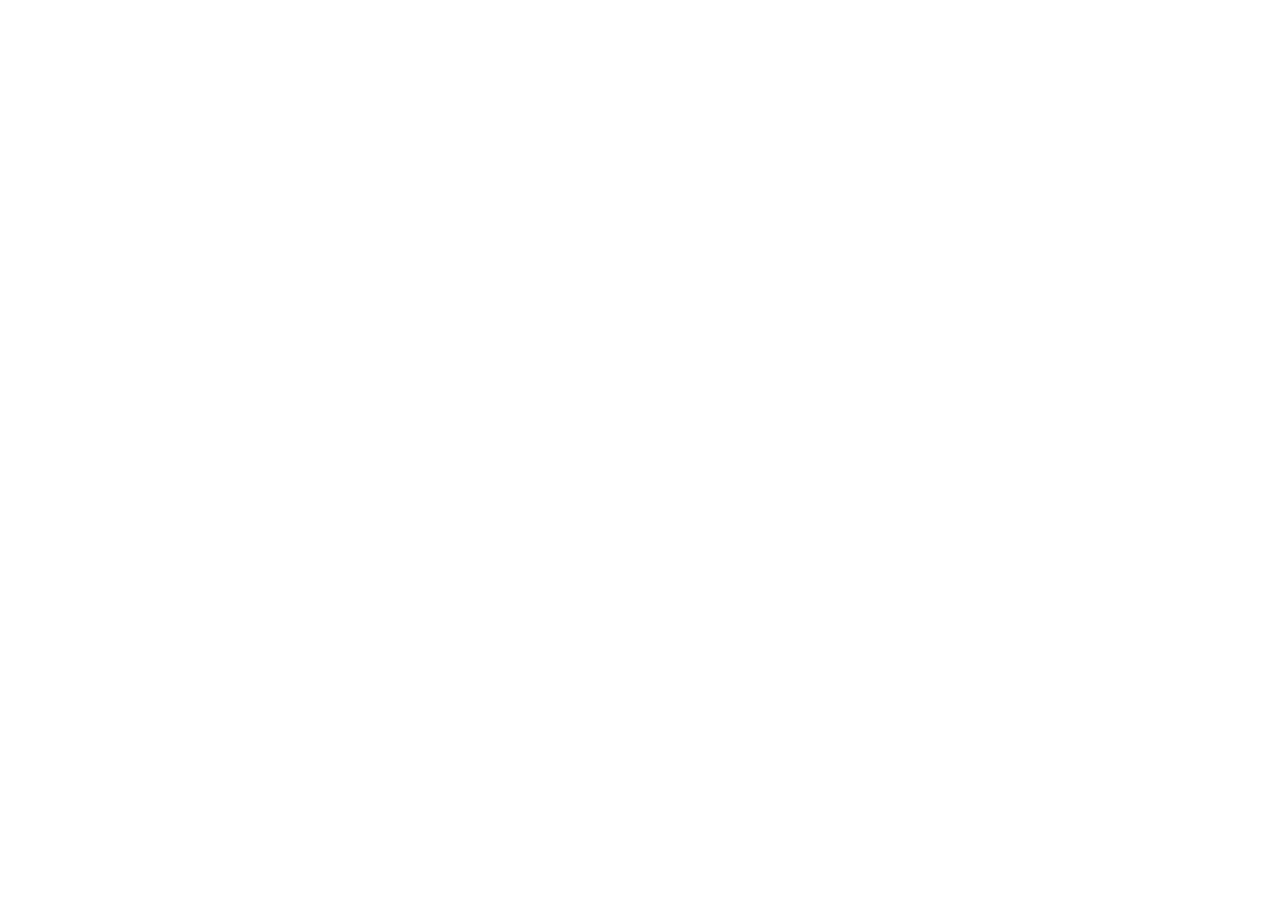
==== about.html @ dd417e16 "Init : création du dépôt, arborescence des fichiers et structure HTML de base" ====
<!DOCTYPE html>
<html lang="fr">
<head>
 <meta charset="UTF-8">
 <meta name="viewport" content="width=device-width, initial-scale=1.0">
 <title>About</title>
 <!-- Bootstrap 5 via CDN : feuille de style -->
 <link
href="https://cdn.jsdelivr.net/npm/bootstrap@5.3.0/dist/css/bootstrap.min.css"
rel="stylesheet">
 <!-- Votre feuille de style personnelle -->
 <link rel="stylesheet" href="css/style.css">
</head>
<body>
 <!-- Le contenu de la page sera ajoute ici -->
 <!-- Bootstrap 5 via CDN : script JavaScript -->
 <script
src="https://cdn.jsdelivr.net/npm/bootstrap@5.3.0/dist/js/bootstrap.bundle.min.js"
></script>
 <!-- Votre script JavaScript -->
 <script src="js/main.js"></script>
</body>
</html>
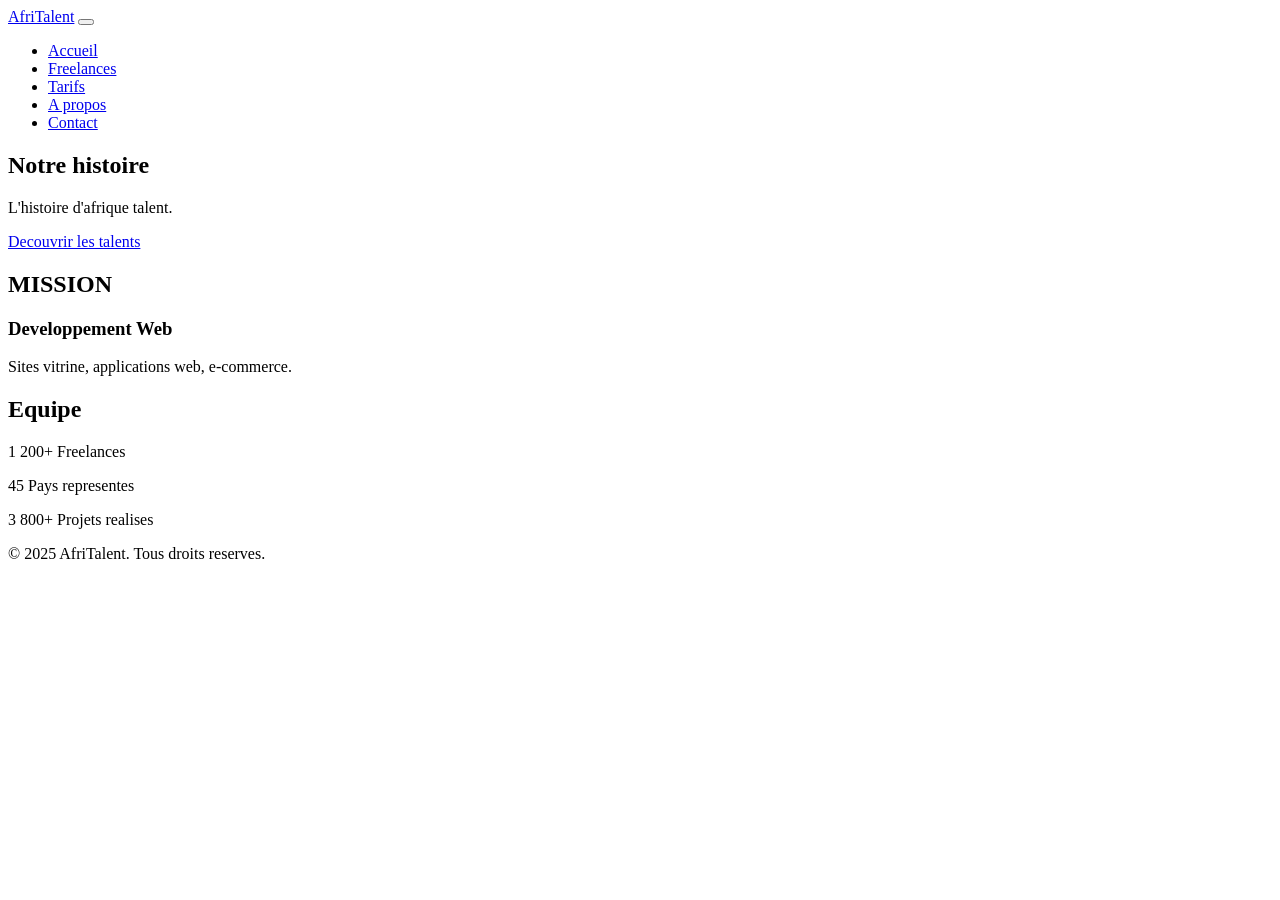
==== commit acfcef2a: "HTML : structure complète des 5 pages avec sections et contenu texte" ====
--- a/about.html
+++ b/about.html
@@ -3,21 +3,83 @@
 <head>
  <meta charset="UTF-8">
  <meta name="viewport" content="width=device-width, initial-scale=1.0">
- <title>About</title>
- <!-- Bootstrap 5 via CDN : feuille de style -->
- <link
-href="https://cdn.jsdelivr.net/npm/bootstrap@5.3.0/dist/css/bootstrap.min.css"
+ <title>AfriTalent — Accueil</title>
+ <linkhref="https://cdn.jsdelivr.net/npm/bootstrap@5.3.0/dist/css/bootstrap.min.css"
 rel="stylesheet">
- <!-- Votre feuille de style personnelle -->
- <link rel="stylesheet" href="css/style.css">
+    <link rel="stylesheet" href="css/style.css">
 </head>
-<body>
- <!-- Le contenu de la page sera ajoute ici -->
- <!-- Bootstrap 5 via CDN : script JavaScript -->
- <script
-src="https://cdn.jsdelivr.net/npm/bootstrap@5.3.0/dist/js/bootstrap.bundle.min.js"
+    <body>
+        <!-- Navigation Bootstrap commune a toutes les pages -->
+    <nav class="navbar navbar-expand-lg navbar-dark bg-dark">
+        <div class="container">
+            <a class="navbar-brand" href="index.html">AfriTalent</a>
+            <button class="navbar-toggler" type="button"
+                data-bs-toggle="collapse"
+                data-bs-target="#navMenu"
+                aria-controls="navMenu"
+                aria-expanded="false"
+                aria-label="Toggle navigation">
+                <span class="navbar-toggler-icon"></span>
+            </button>
+            <div class="collapse navbar-collapse" id="navMenu">
+                    <ul class="navbar-nav ms-auto">
+                        <li class="nav-item"><a class="nav-link active"
+                            href="index.html">Accueil</a></li>
+                        <li class="nav-item"><a class="nav-link"
+                             href="freelances.html">Freelances</a></li>
+                        <li class="nav-item"><a class="nav-link"
+                             href="tarifs.html">Tarifs</a></li>
+                        <li class="nav-item"><a class="nav-link" href="about.html">A
+                            propos</a></li>
+                        <li class="nav-item"><a class="nav-link"
+                             href="contact.html">Contact</a></li>
+                    </ul>
+            </div>
+        </div>
+ </nav>
+ <main>
+        <!-- Section Hero : accroche principale -------------------------------------------------------->
+        <section id="hero">
+                <div class="container py-5">
+                    <h1>Notre histoire</h1>
+                        <p>L'histoire d'afrique talent.</p>
+                        <a href="freelances.html" class="btn btn-primary">Decouvrir les talents</a>
+                </div>
+        </section>
+ <!--MISSION -------------------------------------------------------------------->
+        <section id="services">
+                <div class="container py-5">
+                        <h2>MISSION</h2>
+                            <div class="row">
+                                <div class="col-md-4">
+                                <h3>Developpement Web</h3>
+                                 <p>Sites vitrine, applications web, e-commerce.</p>
+                                 </div>
+                            </div>
+                </div>
+        </section>
+        <!-- Equipe -------------------------------------------------------------->
+        <section id="statistiques">
+                    <div class="container py-5">
+                        <h2>Equipe</h2>
+                     <div class="row text-center">
+                    <div class="col-md-4"><p>1 200+ Freelances</p></div>
+                     <div class="col-md-4"><p>45 Pays representes</p></div>
+                     <div class="col-md-4"><p>3 800+ Projets realises</p></div>
+                </div>
+                    </div>
+        </section>
+ 
+ </main>
+ <!-- Pied de page -->
+ <footer>
+        <div class="container py-4">
+            <p>&copy; 2025 AfriTalent. Tous droits reserves.</p>
+        </div>
+ </footer>
+ <script src="https://cdn.jsdelivr.net/npm/bootstrap@5.3.0/dist/js/bootstrap.bundle.min.js"
 ></script>
- <!-- Votre script JavaScript -->
  <script src="js/main.js"></script>
-</body>
+    
+    </body>
 </html>
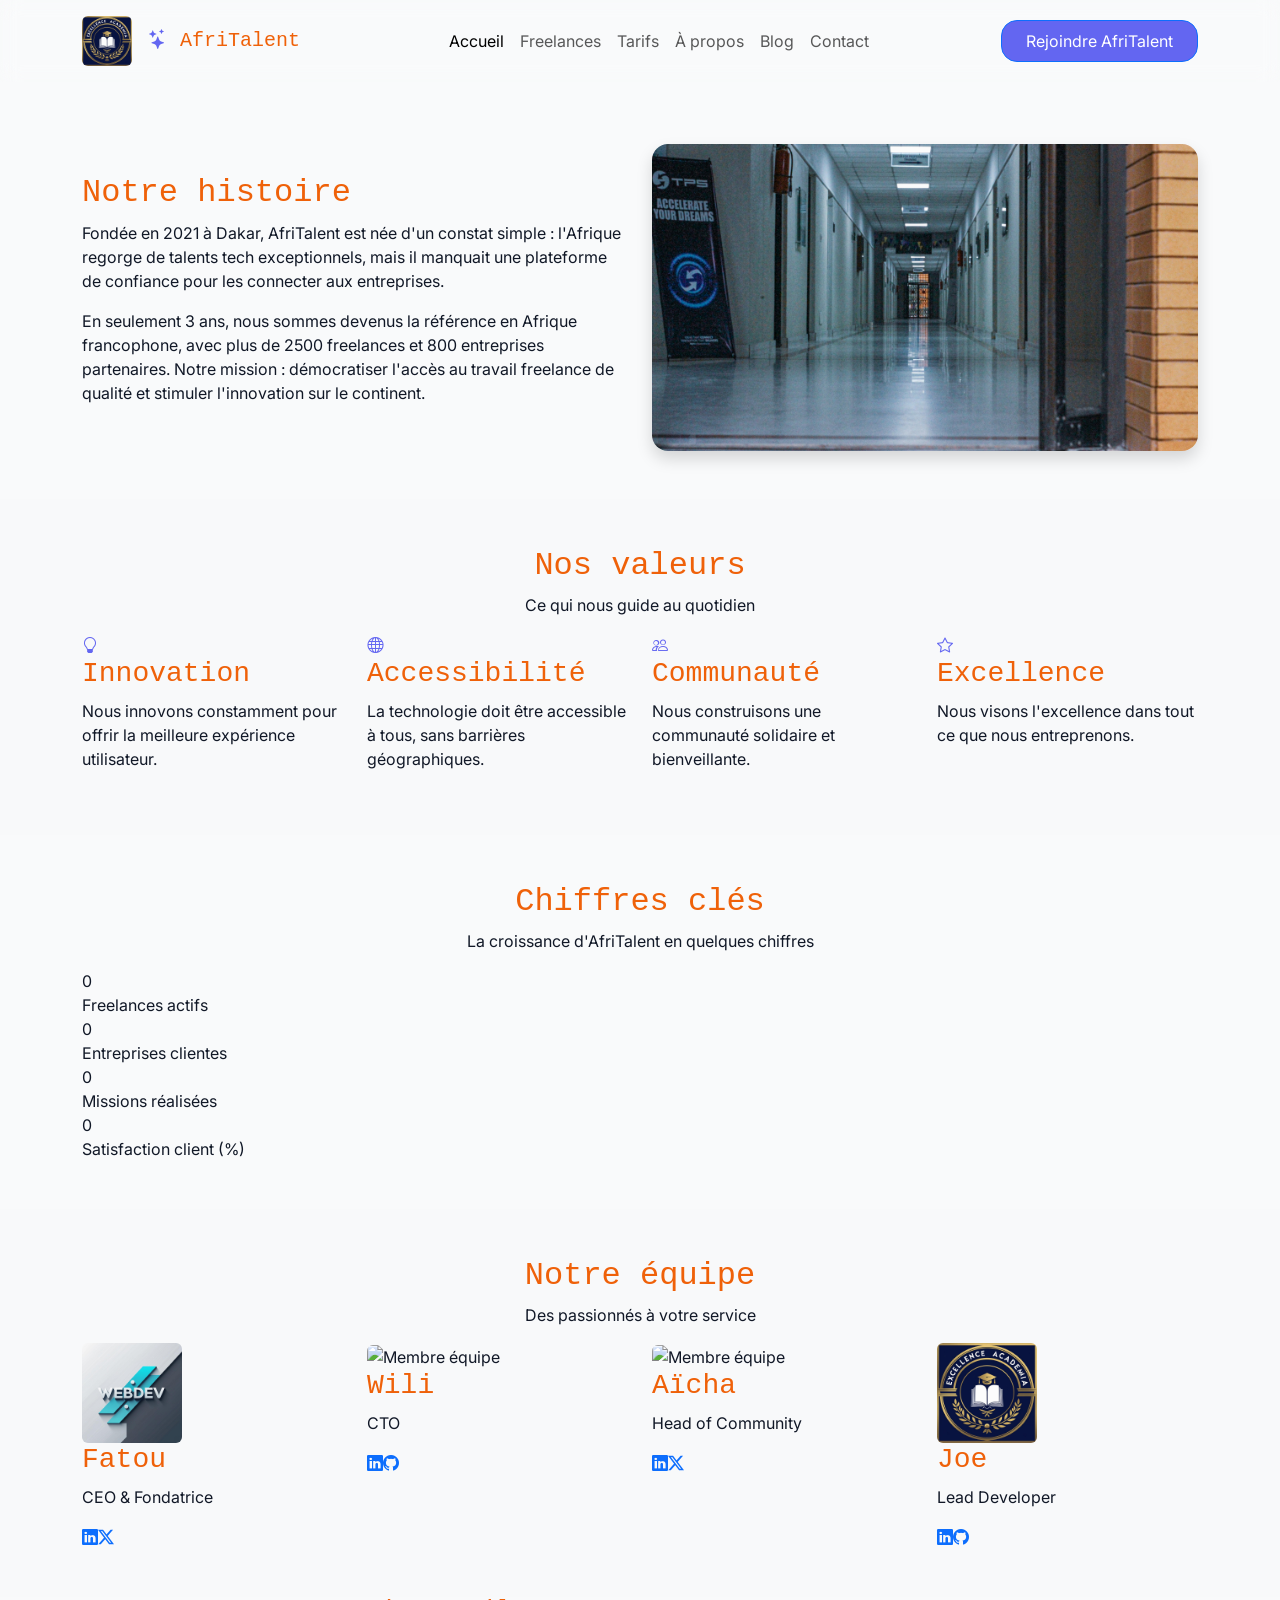
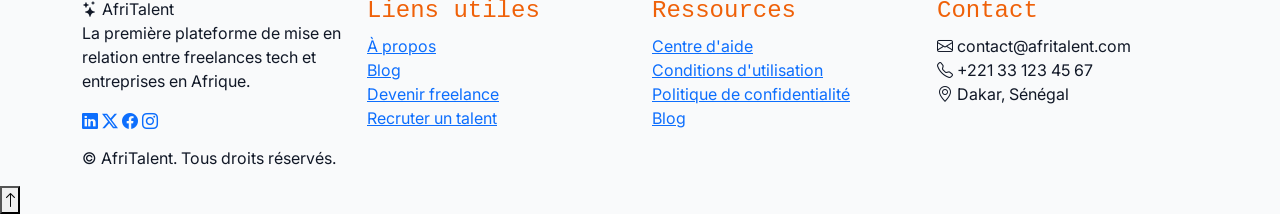
==== commit 954d3273: "CSS : variables, typographie, layout général et styles de base" ====
--- a/about.html
+++ b/about.html
@@ -1,85 +1,222 @@
 <!DOCTYPE html>
 <html lang="fr">
 <head>
- <meta charset="UTF-8">
- <meta name="viewport" content="width=device-width, initial-scale=1.0">
- <title>AfriTalent — Accueil</title>
- <linkhref="https://cdn.jsdelivr.net/npm/bootstrap@5.3.0/dist/css/bootstrap.min.css"
-rel="stylesheet">
+    <meta charset="UTF-8">
+    <meta name="viewport" content="width=device-width, initial-scale=1.0">
+    <title>AfriTalent - Plateforme de freelances tech en Afrique</title>
+    
+    <!-- Bootstrap 5 CSS -->
+    <link href="https://cdn.jsdelivr.net/npm/bootstrap@5.3.0/dist/css/bootstrap.min.css" rel="stylesheet">
+    <!-- Bootstrap Icons -->
+    <link rel="stylesheet" href="https://cdn.jsdelivr.net/npm/bootstrap-icons@1.11.0/font/bootstrap-icons.css">
+    <!-- Google Fonts -->
+    <link href="https://fonts.googleapis.com/css2?family=Inter:opsz,wght@14..32,300;14..32,400;14..32,600;14..32,700;14..32,800&family=Space+Grotesk:wght@400;500;600;700&display=swap" rel="stylesheet">
+    <!-- Custom CSS -->
     <link rel="stylesheet" href="css/style.css">
+    <!-- Font Awesome -->
+<script src="https://kit.fontawesome.com/14273d579a.js" crossorigin="anonymous"></script>
 </head>
-    <body>
-        <!-- Navigation Bootstrap commune a toutes les pages -->
-    <nav class="navbar navbar-expand-lg navbar-dark bg-dark">
+<body>
+    
+
+    <!-- ========== HEADER / NAVBAR ========== -->
+    <nav class="navbar navbar-expand-lg fixed-top" id="mainNavbar">
         <div class="container">
-            <a class="navbar-brand" href="index.html">AfriTalent</a>
-            <button class="navbar-toggler" type="button"
-                data-bs-toggle="collapse"
-                data-bs-target="#navMenu"
-                aria-controls="navMenu"
-                aria-expanded="false"
-                aria-label="Toggle navigation">
+             <div class="text-center">
+                <a class="navbar-brand" href="index.html">
+              <img src="images/logo3.png" class="rounded" alt="" width="50px" height="50px" >
+              </a>
+            </div>
+            <a class="navbar-brand" href="index.html">
+                <i class="bi bi-stars"></i>
+                <span>AfriTalent</span>
+            </a>
+            <button class="navbar-toggler" type="button" data-bs-toggle="collapse" data-bs-target="#navbarNav">
                 <span class="navbar-toggler-icon"></span>
             </button>
-            <div class="collapse navbar-collapse" id="navMenu">
-                    <ul class="navbar-nav ms-auto">
-                        <li class="nav-item"><a class="nav-link active"
-                            href="index.html">Accueil</a></li>
-                        <li class="nav-item"><a class="nav-link"
-                             href="freelances.html">Freelances</a></li>
-                        <li class="nav-item"><a class="nav-link"
-                             href="tarifs.html">Tarifs</a></li>
-                        <li class="nav-item"><a class="nav-link" href="about.html">A
-                            propos</a></li>
-                        <li class="nav-item"><a class="nav-link"
-                             href="contact.html">Contact</a></li>
+            <div class="collapse navbar-collapse" id="navbarNav">
+                <ul class="navbar-nav mx-auto">
+                    <li class="nav-item"><a class="nav-link active" href="index.html">Accueil</a></li>
+                    <li class="nav-item"><a class="nav-link" href="freelances.html">Freelances</a></li>
+                    <li class="nav-item"><a class="nav-link" href="tarifs.html">Tarifs</a></li>
+                    <li class="nav-item"><a class="nav-link" href="about.html">À propos</a></li>
+                    <li class="nav-item"><a class="nav-link" href="#">Blog</a></li>
+                    <li class="nav-item"><a class="nav-link" href="contact.html">Contact</a></li>
+                </ul>
+                <div class="d-flex gap-2">
+                    <!-- <button class="btn btn-outline-primary" id="darkModeToggle">
+                        <i class="bi bi-moon"></i>
+                    </button> -->
+                    <a href="contact.html" class="btn btn-primary btn-cta">Rejoindre AfriTalent</a>
+                </div>
+            </div>
+        </div>
+    </nav>
+  <!-- Contenu principal -->
+  <main class="pt-5 mt-5">
+        <!-- Notre Histoire -->
+        <section class="history py-5">
+            <div class="container">
+                <div class="row align-items-center">
+                    <div class="col-lg-6">
+                        <h2>Notre histoire</h2>
+                        <p>Fondée en 2021 à Dakar, AfriTalent est née d'un constat simple : l'Afrique regorge de talents tech exceptionnels, mais il manquait une plateforme de confiance pour les connecter aux entreprises.</p>
+                        <p>En seulement 3 ans, nous sommes devenus la référence en Afrique francophone, avec plus de 2500 freelances et 800 entreprises partenaires. Notre mission : démocratiser l'accès au travail freelance de qualité et stimuler l'innovation sur le continent.</p>
+                    </div>
+                    <div class="col-lg-6">
+                        <img src="images/pershotam-malhi-GMXFig67lTQ-unsplash.jpg" alt="Notre équipe" class="img-fluid rounded-4 shadow">
+                    </div>
+                </div>
+            </div>
+        </section>
+
+        <!-- Nos valeurs -->
+        <section class="values py-5 bg-light">
+            <div class="container">
+                <div class="section-header text-center">
+                    <h2>Nos valeurs</h2>
+                    <p>Ce qui nous guide au quotidien</p>
+                </div>
+                <div class="row g-4">
+                    <div class="col-md-6 col-lg-3">
+                        <div class="value-card">
+                            <i class="bi bi-lightbulb"></i>
+                            <h3>Innovation</h3>
+                            <p>Nous innovons constamment pour offrir la meilleure expérience utilisateur.</p>
+                        </div>
+                    </div>
+                    <div class="col-md-6 col-lg-3">
+                        <div class="value-card">
+                            <i class="bi bi-globe"></i>
+                            <h3>Accessibilité</h3>
+                            <p>La technologie doit être accessible à tous, sans barrières géographiques.</p>
+                        </div>
+                    </div>
+                    <div class="col-md-6 col-lg-3">
+                        <div class="value-card">
+                            <i class="bi bi-people"></i>
+                            <h3>Communauté</h3>
+                            <p>Nous construisons une communauté solidaire et bienveillante.</p>
+                        </div>
+                    </div>
+                    <div class="col-md-6 col-lg-3">
+                        <div class="value-card">
+                            <i class="bi bi-star"></i>
+                            <h3>Excellence</h3>
+                            <p>Nous visons l'excellence dans tout ce que nous entreprenons.</p>
+                        </div>
+                    </div>
+                </div>
+            </div>
+        </section>
+
+        <!-- Chiffres clés en Bento Grid -->
+        <section class="key-numbers py-5">
+            <div class="container">
+                <div class="section-header text-center">
+                    <h2>Chiffres clés</h2>
+                    <p>La croissance d'AfriTalent en quelques chiffres</p>
+                </div>
+                <div class="bento-numbers">
+                    <div class="number-card"><div class="number" data-count="2500">0</div><div class="label">Freelances actifs</div></div>
+                    <div class="number-card"><div class="number" data-count="800">0</div><div class="label">Entreprises clientes</div></div>
+                    <div class="number-card"><div class="number" data-count="12000">0</div><div class="label">Missions réalisées</div></div>
+                    <div class="number-card"><div class="number" data-count="98">0</div><div class="label">Satisfaction client (%)</div></div>
+                </div>
+            </div>
+        </section>
+
+        <!-- L'équipe -->
+        <section class="team py-5 bg-light">
+            <div class="container">
+                <div class="section-header text-center">
+                    <h2>Notre équipe</h2>
+                    <p>Des passionnés à votre service</p>
+                </div>
+                <div class="row g-4">
+                    <div class="col-md-6 col-lg-3">
+                        <div class="team-card">
+                            <!-- <img src="https://randomuser.me/api/portraits/women/10.jpg" alt="Membre équipe"> -->
+                              <img src="images/logo1.png" class="rounded" alt="Membre équipe" width="100vh" height="100vh" >
+                            <h3>Fatou </h3>
+                            <p>CEO & Fondatrice</p>
+                            <div class="social"><a href="#"><i class="bi bi-linkedin"></i></a><a href="#"><i class="bi bi-twitter-x"></i></a></div>
+                        </div>
+                    </div>
+                    <div class="col-md-6 col-lg-3">
+                        <div class="team-card">
+                             <img src="images/elfal.jpg" class="rounded" alt="Membre équipe" width="100vh" height="100vh" >
+                            <h3>Wili</h3>
+                            <p>CTO</p>
+                            <div class="social"><a href="#"><i class="bi bi-linkedin"></i></a><a href="#"><i class="bi bi-github"></i></a></div>
+                        </div>
+                    </div>
+                    <div class="col-md-6 col-lg-3">
+                        <div class="team-card">
+                              <img src="images/elfatou.jpg" class="rounded" alt="Membre équipe" width="100vh" height="100vh" >
+                            <h3>Aïcha </h3>
+                            <p>Head of Community</p>
+                            <div class="social"><a href="#"><i class="bi bi-linkedin"></i></a><a href="#"><i class="bi bi-twitter-x"></i></a></div>
+                        </div>
+                    </div>
+                    <div class="col-md-6 col-lg-3">
+                        <div class="team-card">
+                             <img src="images/logo3.png" class="rounded" alt="Membre équipe" width="100vh" height="100vh" >
+                            <h3>Joe</h3>
+                            <p>Lead Developer</p>
+                            <div class="social"><a href="#"><i class="bi bi-linkedin"></i></a><a href="#"><i class="bi bi-github"></i></a></div>
+                        </div>
+                    </div>
+                </div>
+            </div>
+        </section>
+    </main>
+
+    <footer>
+        <div class="container">
+            <div class="row">
+                <div class="col-md-6 col-lg-3">
+                    <div class="footer-brand">
+                        <i class="bi bi-stars"></i>
+                        <span>AfriTalent</span>
+                    </div>
+                    <p>La première plateforme de mise en relation entre freelances tech et entreprises en Afrique.</p>
+                     <a href="http://www.linkedin.com"><i class="bi bi-linkedin"></i></a>
+                        <a href="http://www.twitter.com"><i class="bi bi-twitter-x"></i></a>
+                        <a href="http://www.facebook.com"><i class="bi bi-facebook"></i></a>
+                        <a href="http://www.instagram.com"><i class="bi bi-instagram"></i></a>
+                </div>
+                <div class="col-md-6 col-lg-3">
+                    <h4>Liens utiles</h4>
+                     <ul class="list-unstyled">
+                        <li><a href="about.html">À propos</a></li>
+                        <li><a href="contact.html">Blog</a></li>
+                        <li><a href="freelances.html">Devenir freelance</a></li>
+                        <li><a href="contact.html">Recruter un talent</a></li>
                     </ul>
-            </div>
+                </div>
+                <div class="col-md-6 col-lg-3">
+                    <h4>Ressources</h4>
+                    <ul class="list-unstyled">
+                        <li><a href="about.html">Centre d'aide</a></li>
+                        <li><a href="contact.html">Conditions d'utilisation</a></li>
+                        <li><a href="freelances.html">Politique de confidentialité</a></li>
+                        <li><a href="contact.html">Blog</a></li>
+                    </ul>
+                </div>
+                <div class="col-md-6 col-lg-3">
+                    <h4>Contact</h4>
+                    <ul class="list-unstyled"><li><i class="bi bi-envelope"></i> contact@afritalent.com</li><li><i class="bi bi-telephone"></i> +221 33 123 45 67</li><li><i class="bi bi-geo-alt"></i> Dakar, Sénégal</li></ul>
+                </div>
+            </div>
+            <div class="copyright"><p>&copy; <span id="currentYear"></span> AfriTalent. Tous droits réservés.</p></div>
         </div>
- </nav>
- <main>
-        <!-- Section Hero : accroche principale -------------------------------------------------------->
-        <section id="hero">
-                <div class="container py-5">
-                    <h1>Notre histoire</h1>
-                        <p>L'histoire d'afrique talent.</p>
-                        <a href="freelances.html" class="btn btn-primary">Decouvrir les talents</a>
-                </div>
-        </section>
- <!--MISSION -------------------------------------------------------------------->
-        <section id="services">
-                <div class="container py-5">
-                        <h2>MISSION</h2>
-                            <div class="row">
-                                <div class="col-md-4">
-                                <h3>Developpement Web</h3>
-                                 <p>Sites vitrine, applications web, e-commerce.</p>
-                                 </div>
-                            </div>
-                </div>
-        </section>
-        <!-- Equipe -------------------------------------------------------------->
-        <section id="statistiques">
-                    <div class="container py-5">
-                        <h2>Equipe</h2>
-                     <div class="row text-center">
-                    <div class="col-md-4"><p>1 200+ Freelances</p></div>
-                     <div class="col-md-4"><p>45 Pays representes</p></div>
-                     <div class="col-md-4"><p>3 800+ Projets realises</p></div>
-                </div>
-                    </div>
-        </section>
- 
- </main>
- <!-- Pied de page -->
- <footer>
-        <div class="container py-4">
-            <p>&copy; 2025 AfriTalent. Tous droits reserves.</p>
-        </div>
- </footer>
- <script src="https://cdn.jsdelivr.net/npm/bootstrap@5.3.0/dist/js/bootstrap.bundle.min.js"
-></script>
- <script src="js/main.js"></script>
-    
-    </body>
+    </footer>
+
+
+    <button id="backToTop" class="back-to-top"><i class="bi bi-arrow-up"></i></button>
+
+    <script src="https://cdn.jsdelivr.net/npm/bootstrap@5.3.0/dist/js/bootstrap.bundle.min.js"></script>
+    <script src="js/main.js"></script>
+</body>
 </html>
--- a/css/style.css
+++ b/css/style.css
@@ -0,0 +1,90 @@
+/* # = selection d'id */
+/* ========== VARIABLES ========== */ 
+:root {
+    /* Couleur */
+    --Robert: #c40c06ed;
+    --Rony: #5cca13;
+    --ISI-Dakar: #e616a7;
+    --primary: #6366f1;
+    --primary-dark: #4f46e5;
+    --primary-light: #e0e7ff;
+    --secondary: #10b981;
+    --dark: #1f2937;
+    --light: #f9fafb;
+    --gray: #6b7280;
+    --white: #ffffff;
+    --black: #111827;
+    --orange: #ef6109;
+    --rouge: #e80a0a;
+    --violet: #e218f8;
+  
+    /*  Ombres */
+    --shadow: 0 10px 15px -3px rgba(0,0,0,0.1);
+    /* Border radius */
+    --radius: 1rem;
+    /* Transitions */
+    --transition: all 0.3s ease;
+}
+/* transition: le temps que l'element va prendre pour se manifester (bien revoir encore)------------------------------------------------------ */
+/* DARK MODE Commit 6 ========================================= */
+/* [data-theme="dark"] {
+    --primary: #818cf8;
+    --dark: #f9fafb;
+    --light: #1f2937;
+    --white: #111827;
+    --black: #f9fafb;
+} */
+
+* { margin: 0;
+    padding: 0; 
+    box-sizing: border-box;
+
+     /*::selection : Stylise le texte sélectionné par l'utilisateur( trouver dans le cour de selecteur avancer)-------------------------------------------  */
+/* C'est ce qui gere la selection */
+     ::selection { 
+  color: rgb(150, 13, 13);
+    background-color: rgba(222, 68, 214, 0.441);
+}
+}
+body {
+    font-family: 'Inter', sans-serif;
+    background: var(--light);
+    /* background: linear-gradient(135deg, var(--secondary), var(--primary-dark),var(--orange)); */
+    color: var(--black);
+    transition: var(--transition);
+}
+
+/* pour comprendre les "," il faut regarder la video "formulaire selecteur avancer, à 38:00" */
+h1, h2, h3, h4, .navbar-brand, .price { 
+    /* font-family: 'Space Grotesk', sans-serif; */
+    font-family: 'Courier New', Courier, monospace;
+    color: var(--orange);
+ }
+ /* ========== NAVBAR ========== */
+/* .navbar { background: var(--white); transition: var(--transition); padding: 1rem 0; } */
+.navbar {
+    padding: 1rem 0;
+    transition: all 0.3s ease;
+    background-color: rgba(var(--light-color), 0.95);
+    backdrop-filter: blur(10px);
+}
+
+.navbar-scrolled { 
+    padding: 0.5rem 0; 
+    box-shadow: var(--shadow); 
+}
+.navbar-brand i, .step-icon, .category-card i, .value-card i { 
+    color: var(--primary); 
+   
+}
+/* rejoindre Afritalent */
+.btn-cta { border-radius: var(--radius); 
+    padding: 0.5rem 1.5rem; 
+    background-color: var(--primary);
+}
+/* ========== HERO ==========*/
+/* .hero {
+    background: linear-gradient(135deg, var(--secondary), var(--primary-dark),var(--orange));
+    color: white;
+} */
+ 
